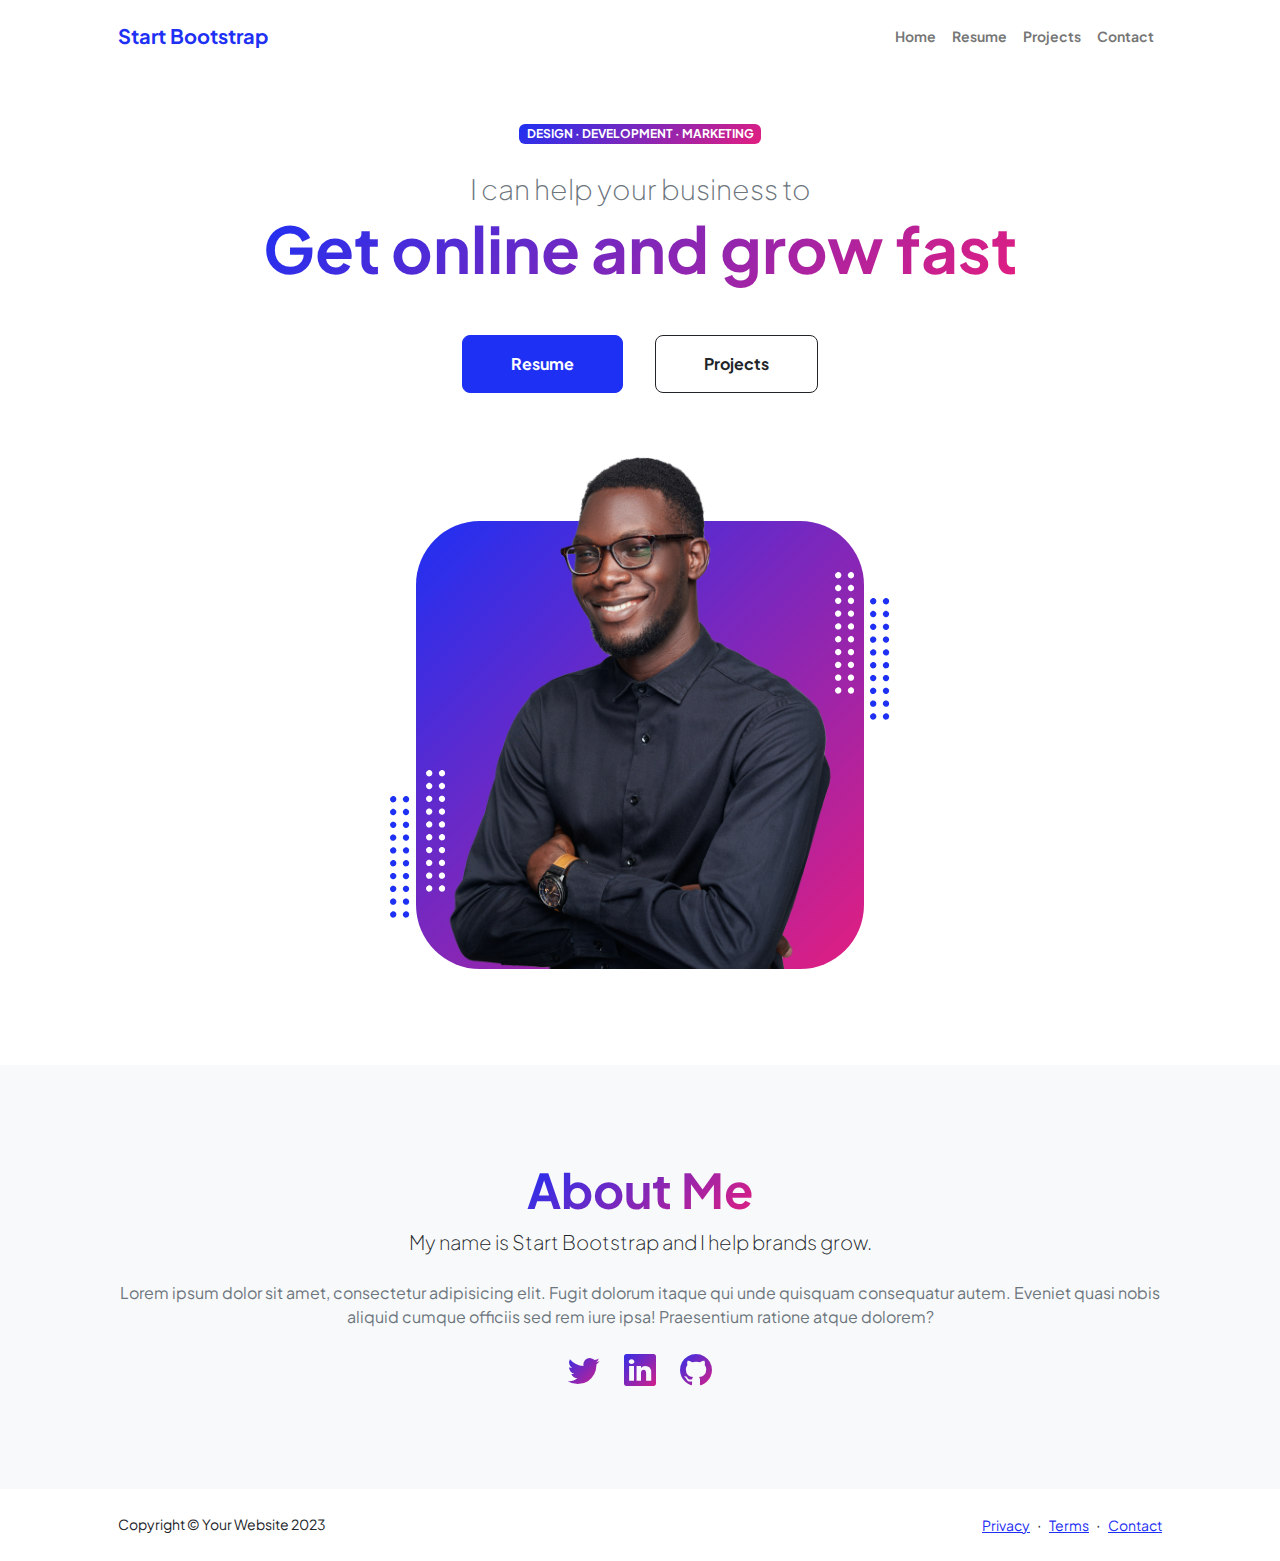
==== index.html @ 72eb8996 "Premier commit" ====
<!DOCTYPE html>
<html lang="en">
    <head>
        <meta charset="utf-8" />
        <meta name="viewport" content="width=device-width, initial-scale=1, shrink-to-fit=no" />
        <meta name="description" content="" />
        <meta name="author" content="" />
        <title>Personal - Start Bootstrap Theme</title>
        <!-- Favicon-->
        <link rel="icon" type="image/x-icon" href="assets/favicon.ico" />
        <!-- Custom Google font-->
        <link rel="preconnect" href="https://fonts.googleapis.com" />
        <link rel="preconnect" href="https://fonts.gstatic.com" crossorigin />
        <link href="https://fonts.googleapis.com/css2?family=Plus+Jakarta+Sans:wght@100;200;300;400;500;600;700;800;900&amp;display=swap" rel="stylesheet" />
        <!-- Bootstrap icons-->
        <link href="https://cdn.jsdelivr.net/npm/bootstrap-icons@1.8.1/font/bootstrap-icons.css" rel="stylesheet" />
        <!-- Core theme CSS (includes Bootstrap)-->
        <link href="css/styles.css" rel="stylesheet" />
    </head>
    <body class="d-flex flex-column h-100">
        <main class="flex-shrink-0">
            <!-- Navigation-->
            <nav class="navbar navbar-expand-lg navbar-light bg-white py-3">
                <div class="container px-5">
                    <a class="navbar-brand" href="index.html"><span class="fw-bolder text-primary">Start Bootstrap</span></a>
                    <button class="navbar-toggler" type="button" data-bs-toggle="collapse" data-bs-target="#navbarSupportedContent" aria-controls="navbarSupportedContent" aria-expanded="false" aria-label="Toggle navigation"><span class="navbar-toggler-icon"></span></button>
                    <div class="collapse navbar-collapse" id="navbarSupportedContent">
                        <ul class="navbar-nav ms-auto mb-2 mb-lg-0 small fw-bolder">
                            <li class="nav-item"><a class="nav-link" href="index.html">Home</a></li>
                            <li class="nav-item"><a class="nav-link" href="resume.html">Resume</a></li>
                            <li class="nav-item"><a class="nav-link" href="projects.html">Projects</a></li>
                            <li class="nav-item"><a class="nav-link" href="contact.html">Contact</a></li>
                        </ul>
                    </div>
                </div>
            </nav>
            <!-- Header-->
            <header class="py-5">
                <div class="container px-5 pb-5">
                    <div class="row gx-5 align-items-center">
                        <div class="col-xxl-5">
                            <!-- Header text content-->
                            <div class="text-center text-xxl-start">
                                <div class="badge bg-gradient-primary-to-secondary text-white mb-4"><div class="text-uppercase">Design &middot; Development &middot; Marketing</div></div>
                                <div class="fs-3 fw-light text-muted">I can help your business to</div>
                                <h1 class="display-3 fw-bolder mb-5"><span class="text-gradient d-inline">Get online and grow fast</span></h1>
                                <div class="d-grid gap-3 d-sm-flex justify-content-sm-center justify-content-xxl-start mb-3">
                                    <a class="btn btn-primary btn-lg px-5 py-3 me-sm-3 fs-6 fw-bolder" href="resume.html">Resume</a>
                                    <a class="btn btn-outline-dark btn-lg px-5 py-3 fs-6 fw-bolder" href="projects.html">Projects</a>
                                </div>
                            </div>
                        </div>
                        <div class="col-xxl-7">
                            <!-- Header profile picture-->
                            <div class="d-flex justify-content-center mt-5 mt-xxl-0">
                                <div class="profile bg-gradient-primary-to-secondary">
                                    <!-- TIP: For best results, use a photo with a transparent background like the demo example below-->
                                    <!-- Watch a tutorial on how to do this on YouTube (link)-->
                                    <img class="profile-img" src="assets/profile.png" alt="..." />
                                    <div class="dots-1">
                                        <!-- SVG Dots-->
                                        <svg version="1.1" xmlns="http://www.w3.org/2000/svg" xmlns:xlink="http://www.w3.org/1999/xlink" x="0px" y="0px" viewBox="0 0 191.6 1215.4" style="enable-background: new 0 0 191.6 1215.4" xml:space="preserve">
                                            <g transform="translate(0.000000,1280.000000) scale(0.100000,-0.100000)">
                                                <path d="M227.7,12788.6c-105-35-200-141-222-248c-43-206,163-412,369-369c155,32,275,190,260,339c-11,105-90,213-190,262        C383.7,12801.6,289.7,12808.6,227.7,12788.6z"></path>
                                                <path d="M1507.7,12788.6c-151-50-253-216-222-362c25-119,136-230,254-255c194-41,395,142,375,339c-11,105-90,213-190,262        C1663.7,12801.6,1569.7,12808.6,1507.7,12788.6z"></path>
                                                <path d="M227.7,11508.6c-105-35-200-141-222-248c-43-206,163-412,369-369c155,32,275,190,260,339c-11,105-90,213-190,262        C383.7,11521.6,289.7,11528.6,227.7,11508.6z"></path>
                                                <path d="M1507.7,11508.6c-151-50-253-216-222-362c25-119,136-230,254-255c194-41,395,142,375,339c-11,105-90,213-190,262        C1663.7,11521.6,1569.7,11528.6,1507.7,11508.6z"></path>
                                                <path d="M227.7,10228.6c-105-35-200-141-222-248c-43-206,163-412,369-369c155,32,275,190,260,339c-11,105-90,213-190,262        C383.7,10241.6,289.7,10248.6,227.7,10228.6z"></path>
                                                <path d="M1507.7,10228.6c-105-35-200-141-222-248c-43-206,163-412,369-369c155,32,275,190,260,339c-11,105-90,213-190,262        C1663.7,10241.6,1569.7,10248.6,1507.7,10228.6z"></path>
                                                <path d="M227.7,8948.6c-105-35-200-141-222-248c-43-206,163-412,369-369c155,32,275,190,260,339c-11,105-90,213-190,262        C383.7,8961.6,289.7,8968.6,227.7,8948.6z"></path>
                                                <path d="M1507.7,8948.6c-105-35-200-141-222-248c-43-206,163-412,369-369c155,32,275,190,260,339c-11,105-90,213-190,262        C1663.7,8961.6,1569.7,8968.6,1507.7,8948.6z"></path>
                                                <path d="M227.7,7668.6c-105-35-200-141-222-248c-43-206,163-412,369-369c155,32,275,190,260,339c-11,105-90,213-190,262        C383.7,7681.6,289.7,7688.6,227.7,7668.6z"></path>
                                                <path d="M1507.7,7668.6c-105-35-200-141-222-248c-43-206,163-412,369-369c155,32,275,190,260,339c-11,105-90,213-190,262        C1663.7,7681.6,1569.7,7688.6,1507.7,7668.6z"></path>
                                                <path d="M227.7,6388.6c-105-35-200-141-222-248c-43-206,163-412,369-369c155,32,275,190,260,339c-11,105-90,213-190,262        C383.7,6401.6,289.7,6408.6,227.7,6388.6z"></path>
                                                <path d="M1507.7,6388.6c-105-35-200-141-222-248c-43-206,163-412,369-369c155,32,275,190,260,339c-11,105-90,213-190,262        C1663.7,6401.6,1569.7,6408.6,1507.7,6388.6z"></path>
                                                <path d="M227.7,5108.6c-105-35-200-141-222-248c-43-206,163-412,369-369c155,32,275,190,260,339c-11,105-90,213-190,262        C383.7,5121.6,289.7,5128.6,227.7,5108.6z"></path>
                                                <path d="M1507.7,5108.6c-105-35-200-141-222-248c-43-206,163-412,369-369c155,32,275,190,260,339c-11,105-90,213-190,262        C1663.7,5121.6,1569.7,5128.6,1507.7,5108.6z"></path>
                                                <path d="M227.7,3828.6c-105-35-200-141-222-248c-43-206,163-412,369-369c155,32,275,190,260,339c-11,105-90,213-190,262        C383.7,3841.6,289.7,3848.6,227.7,3828.6z"></path>
                                                <path d="M1507.7,3828.6c-105-35-200-141-222-248c-43-206,163-412,369-369c155,32,275,190,260,339c-11,105-90,213-190,262        C1663.7,3841.6,1569.7,3848.6,1507.7,3828.6z"></path>
                                                <path d="M227.7,2548.6c-105-35-200-141-222-248c-43-206,163-412,369-369c155,32,275,190,260,339c-11,105-90,213-190,262        C383.7,2561.6,289.7,2568.6,227.7,2548.6z"></path>
                                                <path d="M1507.7,2548.6c-105-35-200-141-222-248c-43-206,163-412,369-369c155,32,275,190,260,339c-11,105-90,213-190,262        C1663.7,2561.6,1569.7,2568.6,1507.7,2548.6z"></path>
                                                <path d="M227.7,1268.6c-105-35-200-141-222-248c-43-206,163-412,369-369c155,32,275,190,260,339c-11,105-90,213-190,262        C383.7,1281.6,289.7,1288.6,227.7,1268.6z"></path>
                                                <path d="M1507.7,1268.6c-105-35-200-141-222-248c-43-206,163-412,369-369c155,32,275,190,260,339c-11,105-90,213-190,262        C1663.7,1281.6,1569.7,1288.6,1507.7,1268.6z"></path>
                                            </g>
                                        </svg>
                                        <!-- END of SVG dots-->
                                    </div>
                                    <div class="dots-2">
                                        <!-- SVG Dots-->
                                        <svg version="1.1" xmlns="http://www.w3.org/2000/svg" xmlns:xlink="http://www.w3.org/1999/xlink" x="0px" y="0px" viewBox="0 0 191.6 1215.4" style="enable-background: new 0 0 191.6 1215.4" xml:space="preserve">
                                            <g transform="translate(0.000000,1280.000000) scale(0.100000,-0.100000)">
                                                <path d="M227.7,12788.6c-105-35-200-141-222-248c-43-206,163-412,369-369c155,32,275,190,260,339c-11,105-90,213-190,262        C383.7,12801.6,289.7,12808.6,227.7,12788.6z"></path>
                                                <path d="M1507.7,12788.6c-151-50-253-216-222-362c25-119,136-230,254-255c194-41,395,142,375,339c-11,105-90,213-190,262        C1663.7,12801.6,1569.7,12808.6,1507.7,12788.6z"></path>
                                                <path d="M227.7,11508.6c-105-35-200-141-222-248c-43-206,163-412,369-369c155,32,275,190,260,339c-11,105-90,213-190,262        C383.7,11521.6,289.7,11528.6,227.7,11508.6z"></path>
                                                <path d="M1507.7,11508.6c-151-50-253-216-222-362c25-119,136-230,254-255c194-41,395,142,375,339c-11,105-90,213-190,262        C1663.7,11521.6,1569.7,11528.6,1507.7,11508.6z"></path>
                                                <path d="M227.7,10228.6c-105-35-200-141-222-248c-43-206,163-412,369-369c155,32,275,190,260,339c-11,105-90,213-190,262        C383.7,10241.6,289.7,10248.6,227.7,10228.6z"></path>
                                                <path d="M1507.7,10228.6c-105-35-200-141-222-248c-43-206,163-412,369-369c155,32,275,190,260,339c-11,105-90,213-190,262        C1663.7,10241.6,1569.7,10248.6,1507.7,10228.6z"></path>
                                                <path d="M227.7,8948.6c-105-35-200-141-222-248c-43-206,163-412,369-369c155,32,275,190,260,339c-11,105-90,213-190,262        C383.7,8961.6,289.7,8968.6,227.7,8948.6z"></path>
                                                <path d="M1507.7,8948.6c-105-35-200-141-222-248c-43-206,163-412,369-369c155,32,275,190,260,339c-11,105-90,213-190,262        C1663.7,8961.6,1569.7,8968.6,1507.7,8948.6z"></path>
                                                <path d="M227.7,7668.6c-105-35-200-141-222-248c-43-206,163-412,369-369c155,32,275,190,260,339c-11,105-90,213-190,262        C383.7,7681.6,289.7,7688.6,227.7,7668.6z"></path>
                                                <path d="M1507.7,7668.6c-105-35-200-141-222-248c-43-206,163-412,369-369c155,32,275,190,260,339c-11,105-90,213-190,262        C1663.7,7681.6,1569.7,7688.6,1507.7,7668.6z"></path>
                                                <path d="M227.7,6388.6c-105-35-200-141-222-248c-43-206,163-412,369-369c155,32,275,190,260,339c-11,105-90,213-190,262        C383.7,6401.6,289.7,6408.6,227.7,6388.6z"></path>
                                                <path d="M1507.7,6388.6c-105-35-200-141-222-248c-43-206,163-412,369-369c155,32,275,190,260,339c-11,105-90,213-190,262        C1663.7,6401.6,1569.7,6408.6,1507.7,6388.6z"></path>
                                                <path d="M227.7,5108.6c-105-35-200-141-222-248c-43-206,163-412,369-369c155,32,275,190,260,339c-11,105-90,213-190,262        C383.7,5121.6,289.7,5128.6,227.7,5108.6z"></path>
                                                <path d="M1507.7,5108.6c-105-35-200-141-222-248c-43-206,163-412,369-369c155,32,275,190,260,339c-11,105-90,213-190,262        C1663.7,5121.6,1569.7,5128.6,1507.7,5108.6z"></path>
                                                <path d="M227.7,3828.6c-105-35-200-141-222-248c-43-206,163-412,369-369c155,32,275,190,260,339c-11,105-90,213-190,262        C383.7,3841.6,289.7,3848.6,227.7,3828.6z"></path>
                                                <path d="M1507.7,3828.6c-105-35-200-141-222-248c-43-206,163-412,369-369c155,32,275,190,260,339c-11,105-90,213-190,262        C1663.7,3841.6,1569.7,3848.6,1507.7,3828.6z"></path>
                                                <path d="M227.7,2548.6c-105-35-200-141-222-248c-43-206,163-412,369-369c155,32,275,190,260,339c-11,105-90,213-190,262        C383.7,2561.6,289.7,2568.6,227.7,2548.6z"></path>
                                                <path d="M1507.7,2548.6c-105-35-200-141-222-248c-43-206,163-412,369-369c155,32,275,190,260,339c-11,105-90,213-190,262        C1663.7,2561.6,1569.7,2568.6,1507.7,2548.6z"></path>
                                                <path d="M227.7,1268.6c-105-35-200-141-222-248c-43-206,163-412,369-369c155,32,275,190,260,339c-11,105-90,213-190,262        C383.7,1281.6,289.7,1288.6,227.7,1268.6z"></path>
                                                <path d="M1507.7,1268.6c-105-35-200-141-222-248c-43-206,163-412,369-369c155,32,275,190,260,339c-11,105-90,213-190,262        C1663.7,1281.6,1569.7,1288.6,1507.7,1268.6z"></path>
                                            </g>
                                        </svg>
                                        <!-- END of SVG dots-->
                                    </div>
                                    <div class="dots-3">
                                        <!-- SVG Dots-->
                                        <svg version="1.1" xmlns="http://www.w3.org/2000/svg" xmlns:xlink="http://www.w3.org/1999/xlink" x="0px" y="0px" viewBox="0 0 191.6 1215.4" style="enable-background: new 0 0 191.6 1215.4" xml:space="preserve">
                                            <g transform="translate(0.000000,1280.000000) scale(0.100000,-0.100000)">
                                                <path d="M227.7,12788.6c-105-35-200-141-222-248c-43-206,163-412,369-369c155,32,275,190,260,339c-11,105-90,213-190,262        C383.7,12801.6,289.7,12808.6,227.7,12788.6z"></path>
                                                <path d="M1507.7,12788.6c-151-50-253-216-222-362c25-119,136-230,254-255c194-41,395,142,375,339c-11,105-90,213-190,262        C1663.7,12801.6,1569.7,12808.6,1507.7,12788.6z"></path>
                                                <path d="M227.7,11508.6c-105-35-200-141-222-248c-43-206,163-412,369-369c155,32,275,190,260,339c-11,105-90,213-190,262        C383.7,11521.6,289.7,11528.6,227.7,11508.6z"></path>
                                                <path d="M1507.7,11508.6c-151-50-253-216-222-362c25-119,136-230,254-255c194-41,395,142,375,339c-11,105-90,213-190,262        C1663.7,11521.6,1569.7,11528.6,1507.7,11508.6z"></path>
                                                <path d="M227.7,10228.6c-105-35-200-141-222-248c-43-206,163-412,369-369c155,32,275,190,260,339c-11,105-90,213-190,262        C383.7,10241.6,289.7,10248.6,227.7,10228.6z"></path>
                                                <path d="M1507.7,10228.6c-105-35-200-141-222-248c-43-206,163-412,369-369c155,32,275,190,260,339c-11,105-90,213-190,262        C1663.7,10241.6,1569.7,10248.6,1507.7,10228.6z"></path>
                                                <path d="M227.7,8948.6c-105-35-200-141-222-248c-43-206,163-412,369-369c155,32,275,190,260,339c-11,105-90,213-190,262        C383.7,8961.6,289.7,8968.6,227.7,8948.6z"></path>
                                                <path d="M1507.7,8948.6c-105-35-200-141-222-248c-43-206,163-412,369-369c155,32,275,190,260,339c-11,105-90,213-190,262        C1663.7,8961.6,1569.7,8968.6,1507.7,8948.6z"></path>
                                                <path d="M227.7,7668.6c-105-35-200-141-222-248c-43-206,163-412,369-369c155,32,275,190,260,339c-11,105-90,213-190,262        C383.7,7681.6,289.7,7688.6,227.7,7668.6z"></path>
                                                <path d="M1507.7,7668.6c-105-35-200-141-222-248c-43-206,163-412,369-369c155,32,275,190,260,339c-11,105-90,213-190,262        C1663.7,7681.6,1569.7,7688.6,1507.7,7668.6z"></path>
                                                <path d="M227.7,6388.6c-105-35-200-141-222-248c-43-206,163-412,369-369c155,32,275,190,260,339c-11,105-90,213-190,262        C383.7,6401.6,289.7,6408.6,227.7,6388.6z"></path>
                                                <path d="M1507.7,6388.6c-105-35-200-141-222-248c-43-206,163-412,369-369c155,32,275,190,260,339c-11,105-90,213-190,262        C1663.7,6401.6,1569.7,6408.6,1507.7,6388.6z"></path>
                                                <path d="M227.7,5108.6c-105-35-200-141-222-248c-43-206,163-412,369-369c155,32,275,190,260,339c-11,105-90,213-190,262        C383.7,5121.6,289.7,5128.6,227.7,5108.6z"></path>
                                                <path d="M1507.7,5108.6c-105-35-200-141-222-248c-43-206,163-412,369-369c155,32,275,190,260,339c-11,105-90,213-190,262        C1663.7,5121.6,1569.7,5128.6,1507.7,5108.6z"></path>
                                                <path d="M227.7,3828.6c-105-35-200-141-222-248c-43-206,163-412,369-369c155,32,275,190,260,339c-11,105-90,213-190,262        C383.7,3841.6,289.7,3848.6,227.7,3828.6z"></path>
                                                <path d="M1507.7,3828.6c-105-35-200-141-222-248c-43-206,163-412,369-369c155,32,275,190,260,339c-11,105-90,213-190,262        C1663.7,3841.6,1569.7,3848.6,1507.7,3828.6z"></path>
                                                <path d="M227.7,2548.6c-105-35-200-141-222-248c-43-206,163-412,369-369c155,32,275,190,260,339c-11,105-90,213-190,262        C383.7,2561.6,289.7,2568.6,227.7,2548.6z"></path>
                                                <path d="M1507.7,2548.6c-105-35-200-141-222-248c-43-206,163-412,369-369c155,32,275,190,260,339c-11,105-90,213-190,262        C1663.7,2561.6,1569.7,2568.6,1507.7,2548.6z"></path>
                                                <path d="M227.7,1268.6c-105-35-200-141-222-248c-43-206,163-412,369-369c155,32,275,190,260,339c-11,105-90,213-190,262        C383.7,1281.6,289.7,1288.6,227.7,1268.6z"></path>
                                                <path d="M1507.7,1268.6c-105-35-200-141-222-248c-43-206,163-412,369-369c155,32,275,190,260,339c-11,105-90,213-190,262        C1663.7,1281.6,1569.7,1288.6,1507.7,1268.6z"></path>
                                            </g>
                                        </svg>
                                        <!-- END of SVG dots-->
                                    </div>
                                    <div class="dots-4">
                                        <!-- SVG Dots-->
                                        <svg version="1.1" xmlns="http://www.w3.org/2000/svg" xmlns:xlink="http://www.w3.org/1999/xlink" x="0px" y="0px" viewBox="0 0 191.6 1215.4" style="enable-background: new 0 0 191.6 1215.4" xml:space="preserve">
                                            <g transform="translate(0.000000,1280.000000) scale(0.100000,-0.100000)">
                                                <path d="M227.7,12788.6c-105-35-200-141-222-248c-43-206,163-412,369-369c155,32,275,190,260,339c-11,105-90,213-190,262        C383.7,12801.6,289.7,12808.6,227.7,12788.6z"></path>
                                                <path d="M1507.7,12788.6c-151-50-253-216-222-362c25-119,136-230,254-255c194-41,395,142,375,339c-11,105-90,213-190,262        C1663.7,12801.6,1569.7,12808.6,1507.7,12788.6z"></path>
                                                <path d="M227.7,11508.6c-105-35-200-141-222-248c-43-206,163-412,369-369c155,32,275,190,260,339c-11,105-90,213-190,262        C383.7,11521.6,289.7,11528.6,227.7,11508.6z"></path>
                                                <path d="M1507.7,11508.6c-151-50-253-216-222-362c25-119,136-230,254-255c194-41,395,142,375,339c-11,105-90,213-190,262        C1663.7,11521.6,1569.7,11528.6,1507.7,11508.6z"></path>
                                                <path d="M227.7,10228.6c-105-35-200-141-222-248c-43-206,163-412,369-369c155,32,275,190,260,339c-11,105-90,213-190,262        C383.7,10241.6,289.7,10248.6,227.7,10228.6z"></path>
                                                <path d="M1507.7,10228.6c-105-35-200-141-222-248c-43-206,163-412,369-369c155,32,275,190,260,339c-11,105-90,213-190,262        C1663.7,10241.6,1569.7,10248.6,1507.7,10228.6z"></path>
                                                <path d="M227.7,8948.6c-105-35-200-141-222-248c-43-206,163-412,369-369c155,32,275,190,260,339c-11,105-90,213-190,262        C383.7,8961.6,289.7,8968.6,227.7,8948.6z"></path>
                                                <path d="M1507.7,8948.6c-105-35-200-141-222-248c-43-206,163-412,369-369c155,32,275,190,260,339c-11,105-90,213-190,262        C1663.7,8961.6,1569.7,8968.6,1507.7,8948.6z"></path>
                                                <path d="M227.7,7668.6c-105-35-200-141-222-248c-43-206,163-412,369-369c155,32,275,190,260,339c-11,105-90,213-190,262        C383.7,7681.6,289.7,7688.6,227.7,7668.6z"></path>
                                                <path d="M1507.7,7668.6c-105-35-200-141-222-248c-43-206,163-412,369-369c155,32,275,190,260,339c-11,105-90,213-190,262        C1663.7,7681.6,1569.7,7688.6,1507.7,7668.6z"></path>
                                                <path d="M227.7,6388.6c-105-35-200-141-222-248c-43-206,163-412,369-369c155,32,275,190,260,339c-11,105-90,213-190,262        C383.7,6401.6,289.7,6408.6,227.7,6388.6z"></path>
                                                <path d="M1507.7,6388.6c-105-35-200-141-222-248c-43-206,163-412,369-369c155,32,275,190,260,339c-11,105-90,213-190,262        C1663.7,6401.6,1569.7,6408.6,1507.7,6388.6z"></path>
                                                <path d="M227.7,5108.6c-105-35-200-141-222-248c-43-206,163-412,369-369c155,32,275,190,260,339c-11,105-90,213-190,262        C383.7,5121.6,289.7,5128.6,227.7,5108.6z"></path>
                                                <path d="M1507.7,5108.6c-105-35-200-141-222-248c-43-206,163-412,369-369c155,32,275,190,260,339c-11,105-90,213-190,262        C1663.7,5121.6,1569.7,5128.6,1507.7,5108.6z"></path>
                                                <path d="M227.7,3828.6c-105-35-200-141-222-248c-43-206,163-412,369-369c155,32,275,190,260,339c-11,105-90,213-190,262        C383.7,3841.6,289.7,3848.6,227.7,3828.6z"></path>
                                                <path d="M1507.7,3828.6c-105-35-200-141-222-248c-43-206,163-412,369-369c155,32,275,190,260,339c-11,105-90,213-190,262        C1663.7,3841.6,1569.7,3848.6,1507.7,3828.6z"></path>
                                                <path d="M227.7,2548.6c-105-35-200-141-222-248c-43-206,163-412,369-369c155,32,275,190,260,339c-11,105-90,213-190,262        C383.7,2561.6,289.7,2568.6,227.7,2548.6z"></path>
                                                <path d="M1507.7,2548.6c-105-35-200-141-222-248c-43-206,163-412,369-369c155,32,275,190,260,339c-11,105-90,213-190,262        C1663.7,2561.6,1569.7,2568.6,1507.7,2548.6z"></path>
                                                <path d="M227.7,1268.6c-105-35-200-141-222-248c-43-206,163-412,369-369c155,32,275,190,260,339c-11,105-90,213-190,262        C383.7,1281.6,289.7,1288.6,227.7,1268.6z"></path>
                                                <path d="M1507.7,1268.6c-105-35-200-141-222-248c-43-206,163-412,369-369c155,32,275,190,260,339c-11,105-90,213-190,262        C1663.7,1281.6,1569.7,1288.6,1507.7,1268.6z"></path>
                                            </g>
                                        </svg>
                                        <!-- END of SVG dots-->
                                    </div>
                                </div>
                            </div>
                        </div>
                    </div>
                </div>
            </header>
            <!-- About Section-->
            <section class="bg-light py-5">
                <div class="container px-5">
                    <div class="row gx-5 justify-content-center">
                        <div class="col-xxl-8">
                            <div class="text-center my-5">
                                <h2 class="display-5 fw-bolder"><span class="text-gradient d-inline">About Me</span></h2>
                                <p class="lead fw-light mb-4">My name is Start Bootstrap and I help brands grow.</p>
                                <p class="text-muted">Lorem ipsum dolor sit amet, consectetur adipisicing elit. Fugit dolorum itaque qui unde quisquam consequatur autem. Eveniet quasi nobis aliquid cumque officiis sed rem iure ipsa! Praesentium ratione atque dolorem?</p>
                                <div class="d-flex justify-content-center fs-2 gap-4">
                                    <a class="text-gradient" href="#!"><i class="bi bi-twitter"></i></a>
                                    <a class="text-gradient" href="#!"><i class="bi bi-linkedin"></i></a>
                                    <a class="text-gradient" href="#!"><i class="bi bi-github"></i></a>
                                </div>
                            </div>
                        </div>
                    </div>
                </div>
            </section>
        </main>
        <!-- Footer-->
        <footer class="bg-white py-4 mt-auto">
            <div class="container px-5">
                <div class="row align-items-center justify-content-between flex-column flex-sm-row">
                    <div class="col-auto"><div class="small m-0">Copyright &copy; Your Website 2023</div></div>
                    <div class="col-auto">
                        <a class="small" href="#!">Privacy</a>
                        <span class="mx-1">&middot;</span>
                        <a class="small" href="#!">Terms</a>
                        <span class="mx-1">&middot;</span>
                        <a class="small" href="#!">Contact</a>
                    </div>
                </div>
            </div>
        </footer>
        <!-- Bootstrap core JS-->
        <script src="https://cdn.jsdelivr.net/npm/bootstrap@5.2.3/dist/js/bootstrap.bundle.min.js"></script>
        <!-- Core theme JS-->
        <script src="js/scripts.js"></script>
    </body>
</html>
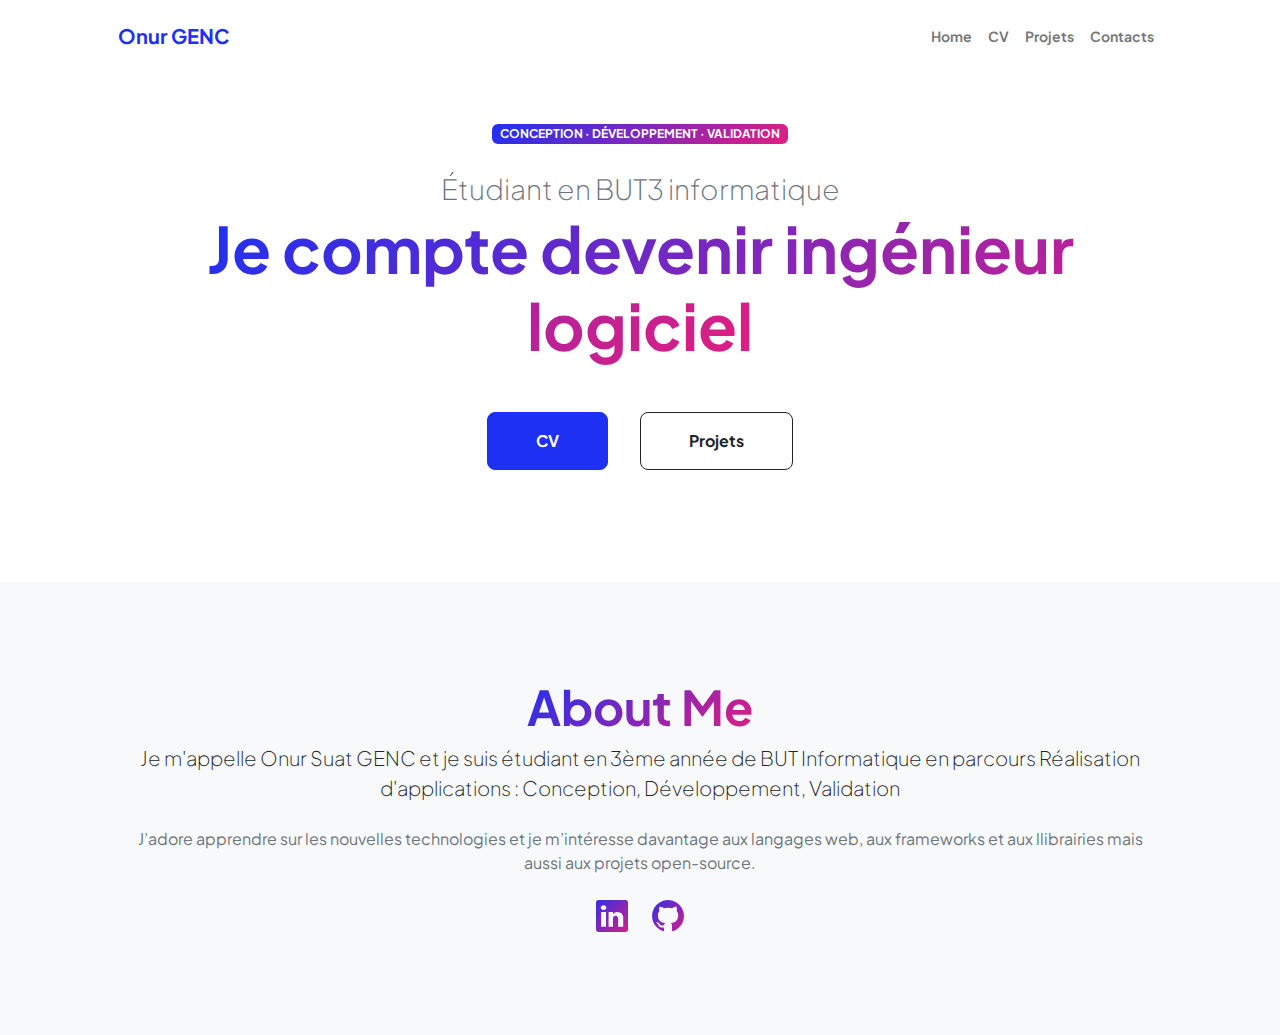
==== commit 25d254fc: "Modification de la page d'accueil" ====
--- a/index.html
+++ b/index.html
@@ -5,7 +5,7 @@
         <meta name="viewport" content="width=device-width, initial-scale=1, shrink-to-fit=no" />
         <meta name="description" content="" />
         <meta name="author" content="" />
-        <title>Personal - Start Bootstrap Theme</title>
+        <title>Portfolio - Onur GENC</title>
         <!-- Favicon-->
         <link rel="icon" type="image/x-icon" href="assets/favicon.ico" />
         <!-- Custom Google font-->
@@ -22,14 +22,14 @@
             <!-- Navigation-->
             <nav class="navbar navbar-expand-lg navbar-light bg-white py-3">
                 <div class="container px-5">
-                    <a class="navbar-brand" href="index.html"><span class="fw-bolder text-primary">Start Bootstrap</span></a>
+                    <a class="navbar-brand" href="index.html"><span class="fw-bolder text-primary">Onur GENC</span></a>
                     <button class="navbar-toggler" type="button" data-bs-toggle="collapse" data-bs-target="#navbarSupportedContent" aria-controls="navbarSupportedContent" aria-expanded="false" aria-label="Toggle navigation"><span class="navbar-toggler-icon"></span></button>
                     <div class="collapse navbar-collapse" id="navbarSupportedContent">
                         <ul class="navbar-nav ms-auto mb-2 mb-lg-0 small fw-bolder">
                             <li class="nav-item"><a class="nav-link" href="index.html">Home</a></li>
-                            <li class="nav-item"><a class="nav-link" href="resume.html">Resume</a></li>
-                            <li class="nav-item"><a class="nav-link" href="projects.html">Projects</a></li>
-                            <li class="nav-item"><a class="nav-link" href="contact.html">Contact</a></li>
+                            <li class="nav-item"><a class="nav-link" href="resume.html">CV</a></li>
+                            <li class="nav-item"><a class="nav-link" href="projects.html">Projets</a></li>
+                            <li class="nav-item"><a class="nav-link" href="contact.html">Contacts</a></li>
                         </ul>
                     </div>
                 </div>
@@ -41,137 +41,16 @@
                         <div class="col-xxl-5">
                             <!-- Header text content-->
                             <div class="text-center text-xxl-start">
-                                <div class="badge bg-gradient-primary-to-secondary text-white mb-4"><div class="text-uppercase">Design &middot; Development &middot; Marketing</div></div>
-                                <div class="fs-3 fw-light text-muted">I can help your business to</div>
-                                <h1 class="display-3 fw-bolder mb-5"><span class="text-gradient d-inline">Get online and grow fast</span></h1>
+                                <div class="badge bg-gradient-primary-to-secondary text-white mb-4"><div class="text-uppercase">Conception &middot; Développement &middot; Validation</div></div>
+                                <div class="fs-3 fw-light text-muted">Étudiant en BUT3 informatique</div>
+                                <h1 class="display-3 fw-bolder mb-5"><span class="text-gradient d-inline">Je compte devenir ingénieur logiciel</span></h1>
                                 <div class="d-grid gap-3 d-sm-flex justify-content-sm-center justify-content-xxl-start mb-3">
-                                    <a class="btn btn-primary btn-lg px-5 py-3 me-sm-3 fs-6 fw-bolder" href="resume.html">Resume</a>
-                                    <a class="btn btn-outline-dark btn-lg px-5 py-3 fs-6 fw-bolder" href="projects.html">Projects</a>
+                                    <a class="btn btn-primary btn-lg px-5 py-3 me-sm-3 fs-6 fw-bolder" href="resume.html">CV</a>
+                                    <a class="btn btn-outline-dark btn-lg px-5 py-3 fs-6 fw-bolder" href="projects.html">Projets</a>
                                 </div>
                             </div>
                         </div>
-                        <div class="col-xxl-7">
-                            <!-- Header profile picture-->
-                            <div class="d-flex justify-content-center mt-5 mt-xxl-0">
-                                <div class="profile bg-gradient-primary-to-secondary">
-                                    <!-- TIP: For best results, use a photo with a transparent background like the demo example below-->
-                                    <!-- Watch a tutorial on how to do this on YouTube (link)-->
-                                    <img class="profile-img" src="assets/profile.png" alt="..." />
-                                    <div class="dots-1">
-                                        <!-- SVG Dots-->
-                                        <svg version="1.1" xmlns="http://www.w3.org/2000/svg" xmlns:xlink="http://www.w3.org/1999/xlink" x="0px" y="0px" viewBox="0 0 191.6 1215.4" style="enable-background: new 0 0 191.6 1215.4" xml:space="preserve">
-                                            <g transform="translate(0.000000,1280.000000) scale(0.100000,-0.100000)">
-                                                <path d="M227.7,12788.6c-105-35-200-141-222-248c-43-206,163-412,369-369c155,32,275,190,260,339c-11,105-90,213-190,262        C383.7,12801.6,289.7,12808.6,227.7,12788.6z"></path>
-                                                <path d="M1507.7,12788.6c-151-50-253-216-222-362c25-119,136-230,254-255c194-41,395,142,375,339c-11,105-90,213-190,262        C1663.7,12801.6,1569.7,12808.6,1507.7,12788.6z"></path>
-                                                <path d="M227.7,11508.6c-105-35-200-141-222-248c-43-206,163-412,369-369c155,32,275,190,260,339c-11,105-90,213-190,262        C383.7,11521.6,289.7,11528.6,227.7,11508.6z"></path>
-                                                <path d="M1507.7,11508.6c-151-50-253-216-222-362c25-119,136-230,254-255c194-41,395,142,375,339c-11,105-90,213-190,262        C1663.7,11521.6,1569.7,11528.6,1507.7,11508.6z"></path>
-                                                <path d="M227.7,10228.6c-105-35-200-141-222-248c-43-206,163-412,369-369c155,32,275,190,260,339c-11,105-90,213-190,262        C383.7,10241.6,289.7,10248.6,227.7,10228.6z"></path>
-                                                <path d="M1507.7,10228.6c-105-35-200-141-222-248c-43-206,163-412,369-369c155,32,275,190,260,339c-11,105-90,213-190,262        C1663.7,10241.6,1569.7,10248.6,1507.7,10228.6z"></path>
-                                                <path d="M227.7,8948.6c-105-35-200-141-222-248c-43-206,163-412,369-369c155,32,275,190,260,339c-11,105-90,213-190,262        C383.7,8961.6,289.7,8968.6,227.7,8948.6z"></path>
-                                                <path d="M1507.7,8948.6c-105-35-200-141-222-248c-43-206,163-412,369-369c155,32,275,190,260,339c-11,105-90,213-190,262        C1663.7,8961.6,1569.7,8968.6,1507.7,8948.6z"></path>
-                                                <path d="M227.7,7668.6c-105-35-200-141-222-248c-43-206,163-412,369-369c155,32,275,190,260,339c-11,105-90,213-190,262        C383.7,7681.6,289.7,7688.6,227.7,7668.6z"></path>
-                                                <path d="M1507.7,7668.6c-105-35-200-141-222-248c-43-206,163-412,369-369c155,32,275,190,260,339c-11,105-90,213-190,262        C1663.7,7681.6,1569.7,7688.6,1507.7,7668.6z"></path>
-                                                <path d="M227.7,6388.6c-105-35-200-141-222-248c-43-206,163-412,369-369c155,32,275,190,260,339c-11,105-90,213-190,262        C383.7,6401.6,289.7,6408.6,227.7,6388.6z"></path>
-                                                <path d="M1507.7,6388.6c-105-35-200-141-222-248c-43-206,163-412,369-369c155,32,275,190,260,339c-11,105-90,213-190,262        C1663.7,6401.6,1569.7,6408.6,1507.7,6388.6z"></path>
-                                                <path d="M227.7,5108.6c-105-35-200-141-222-248c-43-206,163-412,369-369c155,32,275,190,260,339c-11,105-90,213-190,262        C383.7,5121.6,289.7,5128.6,227.7,5108.6z"></path>
-                                                <path d="M1507.7,5108.6c-105-35-200-141-222-248c-43-206,163-412,369-369c155,32,275,190,260,339c-11,105-90,213-190,262        C1663.7,5121.6,1569.7,5128.6,1507.7,5108.6z"></path>
-                                                <path d="M227.7,3828.6c-105-35-200-141-222-248c-43-206,163-412,369-369c155,32,275,190,260,339c-11,105-90,213-190,262        C383.7,3841.6,289.7,3848.6,227.7,3828.6z"></path>
-                                                <path d="M1507.7,3828.6c-105-35-200-141-222-248c-43-206,163-412,369-369c155,32,275,190,260,339c-11,105-90,213-190,262        C1663.7,3841.6,1569.7,3848.6,1507.7,3828.6z"></path>
-                                                <path d="M227.7,2548.6c-105-35-200-141-222-248c-43-206,163-412,369-369c155,32,275,190,260,339c-11,105-90,213-190,262        C383.7,2561.6,289.7,2568.6,227.7,2548.6z"></path>
-                                                <path d="M1507.7,2548.6c-105-35-200-141-222-248c-43-206,163-412,369-369c155,32,275,190,260,339c-11,105-90,213-190,262        C1663.7,2561.6,1569.7,2568.6,1507.7,2548.6z"></path>
-                                                <path d="M227.7,1268.6c-105-35-200-141-222-248c-43-206,163-412,369-369c155,32,275,190,260,339c-11,105-90,213-190,262        C383.7,1281.6,289.7,1288.6,227.7,1268.6z"></path>
-                                                <path d="M1507.7,1268.6c-105-35-200-141-222-248c-43-206,163-412,369-369c155,32,275,190,260,339c-11,105-90,213-190,262        C1663.7,1281.6,1569.7,1288.6,1507.7,1268.6z"></path>
-                                            </g>
-                                        </svg>
-                                        <!-- END of SVG dots-->
-                                    </div>
-                                    <div class="dots-2">
-                                        <!-- SVG Dots-->
-                                        <svg version="1.1" xmlns="http://www.w3.org/2000/svg" xmlns:xlink="http://www.w3.org/1999/xlink" x="0px" y="0px" viewBox="0 0 191.6 1215.4" style="enable-background: new 0 0 191.6 1215.4" xml:space="preserve">
-                                            <g transform="translate(0.000000,1280.000000) scale(0.100000,-0.100000)">
-                                                <path d="M227.7,12788.6c-105-35-200-141-222-248c-43-206,163-412,369-369c155,32,275,190,260,339c-11,105-90,213-190,262        C383.7,12801.6,289.7,12808.6,227.7,12788.6z"></path>
-                                                <path d="M1507.7,12788.6c-151-50-253-216-222-362c25-119,136-230,254-255c194-41,395,142,375,339c-11,105-90,213-190,262        C1663.7,12801.6,1569.7,12808.6,1507.7,12788.6z"></path>
-                                                <path d="M227.7,11508.6c-105-35-200-141-222-248c-43-206,163-412,369-369c155,32,275,190,260,339c-11,105-90,213-190,262        C383.7,11521.6,289.7,11528.6,227.7,11508.6z"></path>
-                                                <path d="M1507.7,11508.6c-151-50-253-216-222-362c25-119,136-230,254-255c194-41,395,142,375,339c-11,105-90,213-190,262        C1663.7,11521.6,1569.7,11528.6,1507.7,11508.6z"></path>
-                                                <path d="M227.7,10228.6c-105-35-200-141-222-248c-43-206,163-412,369-369c155,32,275,190,260,339c-11,105-90,213-190,262        C383.7,10241.6,289.7,10248.6,227.7,10228.6z"></path>
-                                                <path d="M1507.7,10228.6c-105-35-200-141-222-248c-43-206,163-412,369-369c155,32,275,190,260,339c-11,105-90,213-190,262        C1663.7,10241.6,1569.7,10248.6,1507.7,10228.6z"></path>
-                                                <path d="M227.7,8948.6c-105-35-200-141-222-248c-43-206,163-412,369-369c155,32,275,190,260,339c-11,105-90,213-190,262        C383.7,8961.6,289.7,8968.6,227.7,8948.6z"></path>
-                                                <path d="M1507.7,8948.6c-105-35-200-141-222-248c-43-206,163-412,369-369c155,32,275,190,260,339c-11,105-90,213-190,262        C1663.7,8961.6,1569.7,8968.6,1507.7,8948.6z"></path>
-                                                <path d="M227.7,7668.6c-105-35-200-141-222-248c-43-206,163-412,369-369c155,32,275,190,260,339c-11,105-90,213-190,262        C383.7,7681.6,289.7,7688.6,227.7,7668.6z"></path>
-                                                <path d="M1507.7,7668.6c-105-35-200-141-222-248c-43-206,163-412,369-369c155,32,275,190,260,339c-11,105-90,213-190,262        C1663.7,7681.6,1569.7,7688.6,1507.7,7668.6z"></path>
-                                                <path d="M227.7,6388.6c-105-35-200-141-222-248c-43-206,163-412,369-369c155,32,275,190,260,339c-11,105-90,213-190,262        C383.7,6401.6,289.7,6408.6,227.7,6388.6z"></path>
-                                                <path d="M1507.7,6388.6c-105-35-200-141-222-248c-43-206,163-412,369-369c155,32,275,190,260,339c-11,105-90,213-190,262        C1663.7,6401.6,1569.7,6408.6,1507.7,6388.6z"></path>
-                                                <path d="M227.7,5108.6c-105-35-200-141-222-248c-43-206,163-412,369-369c155,32,275,190,260,339c-11,105-90,213-190,262        C383.7,5121.6,289.7,5128.6,227.7,5108.6z"></path>
-                                                <path d="M1507.7,5108.6c-105-35-200-141-222-248c-43-206,163-412,369-369c155,32,275,190,260,339c-11,105-90,213-190,262        C1663.7,5121.6,1569.7,5128.6,1507.7,5108.6z"></path>
-                                                <path d="M227.7,3828.6c-105-35-200-141-222-248c-43-206,163-412,369-369c155,32,275,190,260,339c-11,105-90,213-190,262        C383.7,3841.6,289.7,3848.6,227.7,3828.6z"></path>
-                                                <path d="M1507.7,3828.6c-105-35-200-141-222-248c-43-206,163-412,369-369c155,32,275,190,260,339c-11,105-90,213-190,262        C1663.7,3841.6,1569.7,3848.6,1507.7,3828.6z"></path>
-                                                <path d="M227.7,2548.6c-105-35-200-141-222-248c-43-206,163-412,369-369c155,32,275,190,260,339c-11,105-90,213-190,262        C383.7,2561.6,289.7,2568.6,227.7,2548.6z"></path>
-                                                <path d="M1507.7,2548.6c-105-35-200-141-222-248c-43-206,163-412,369-369c155,32,275,190,260,339c-11,105-90,213-190,262        C1663.7,2561.6,1569.7,2568.6,1507.7,2548.6z"></path>
-                                                <path d="M227.7,1268.6c-105-35-200-141-222-248c-43-206,163-412,369-369c155,32,275,190,260,339c-11,105-90,213-190,262        C383.7,1281.6,289.7,1288.6,227.7,1268.6z"></path>
-                                                <path d="M1507.7,1268.6c-105-35-200-141-222-248c-43-206,163-412,369-369c155,32,275,190,260,339c-11,105-90,213-190,262        C1663.7,1281.6,1569.7,1288.6,1507.7,1268.6z"></path>
-                                            </g>
-                                        </svg>
-                                        <!-- END of SVG dots-->
-                                    </div>
-                                    <div class="dots-3">
-                                        <!-- SVG Dots-->
-                                        <svg version="1.1" xmlns="http://www.w3.org/2000/svg" xmlns:xlink="http://www.w3.org/1999/xlink" x="0px" y="0px" viewBox="0 0 191.6 1215.4" style="enable-background: new 0 0 191.6 1215.4" xml:space="preserve">
-                                            <g transform="translate(0.000000,1280.000000) scale(0.100000,-0.100000)">
-                                                <path d="M227.7,12788.6c-105-35-200-141-222-248c-43-206,163-412,369-369c155,32,275,190,260,339c-11,105-90,213-190,262        C383.7,12801.6,289.7,12808.6,227.7,12788.6z"></path>
-                                                <path d="M1507.7,12788.6c-151-50-253-216-222-362c25-119,136-230,254-255c194-41,395,142,375,339c-11,105-90,213-190,262        C1663.7,12801.6,1569.7,12808.6,1507.7,12788.6z"></path>
-                                                <path d="M227.7,11508.6c-105-35-200-141-222-248c-43-206,163-412,369-369c155,32,275,190,260,339c-11,105-90,213-190,262        C383.7,11521.6,289.7,11528.6,227.7,11508.6z"></path>
-                                                <path d="M1507.7,11508.6c-151-50-253-216-222-362c25-119,136-230,254-255c194-41,395,142,375,339c-11,105-90,213-190,262        C1663.7,11521.6,1569.7,11528.6,1507.7,11508.6z"></path>
-                                                <path d="M227.7,10228.6c-105-35-200-141-222-248c-43-206,163-412,369-369c155,32,275,190,260,339c-11,105-90,213-190,262        C383.7,10241.6,289.7,10248.6,227.7,10228.6z"></path>
-                                                <path d="M1507.7,10228.6c-105-35-200-141-222-248c-43-206,163-412,369-369c155,32,275,190,260,339c-11,105-90,213-190,262        C1663.7,10241.6,1569.7,10248.6,1507.7,10228.6z"></path>
-                                                <path d="M227.7,8948.6c-105-35-200-141-222-248c-43-206,163-412,369-369c155,32,275,190,260,339c-11,105-90,213-190,262        C383.7,8961.6,289.7,8968.6,227.7,8948.6z"></path>
-                                                <path d="M1507.7,8948.6c-105-35-200-141-222-248c-43-206,163-412,369-369c155,32,275,190,260,339c-11,105-90,213-190,262        C1663.7,8961.6,1569.7,8968.6,1507.7,8948.6z"></path>
-                                                <path d="M227.7,7668.6c-105-35-200-141-222-248c-43-206,163-412,369-369c155,32,275,190,260,339c-11,105-90,213-190,262        C383.7,7681.6,289.7,7688.6,227.7,7668.6z"></path>
-                                                <path d="M1507.7,7668.6c-105-35-200-141-222-248c-43-206,163-412,369-369c155,32,275,190,260,339c-11,105-90,213-190,262        C1663.7,7681.6,1569.7,7688.6,1507.7,7668.6z"></path>
-                                                <path d="M227.7,6388.6c-105-35-200-141-222-248c-43-206,163-412,369-369c155,32,275,190,260,339c-11,105-90,213-190,262        C383.7,6401.6,289.7,6408.6,227.7,6388.6z"></path>
-                                                <path d="M1507.7,6388.6c-105-35-200-141-222-248c-43-206,163-412,369-369c155,32,275,190,260,339c-11,105-90,213-190,262        C1663.7,6401.6,1569.7,6408.6,1507.7,6388.6z"></path>
-                                                <path d="M227.7,5108.6c-105-35-200-141-222-248c-43-206,163-412,369-369c155,32,275,190,260,339c-11,105-90,213-190,262        C383.7,5121.6,289.7,5128.6,227.7,5108.6z"></path>
-                                                <path d="M1507.7,5108.6c-105-35-200-141-222-248c-43-206,163-412,369-369c155,32,275,190,260,339c-11,105-90,213-190,262        C1663.7,5121.6,1569.7,5128.6,1507.7,5108.6z"></path>
-                                                <path d="M227.7,3828.6c-105-35-200-141-222-248c-43-206,163-412,369-369c155,32,275,190,260,339c-11,105-90,213-190,262        C383.7,3841.6,289.7,3848.6,227.7,3828.6z"></path>
-                                                <path d="M1507.7,3828.6c-105-35-200-141-222-248c-43-206,163-412,369-369c155,32,275,190,260,339c-11,105-90,213-190,262        C1663.7,3841.6,1569.7,3848.6,1507.7,3828.6z"></path>
-                                                <path d="M227.7,2548.6c-105-35-200-141-222-248c-43-206,163-412,369-369c155,32,275,190,260,339c-11,105-90,213-190,262        C383.7,2561.6,289.7,2568.6,227.7,2548.6z"></path>
-                                                <path d="M1507.7,2548.6c-105-35-200-141-222-248c-43-206,163-412,369-369c155,32,275,190,260,339c-11,105-90,213-190,262        C1663.7,2561.6,1569.7,2568.6,1507.7,2548.6z"></path>
-                                                <path d="M227.7,1268.6c-105-35-200-141-222-248c-43-206,163-412,369-369c155,32,275,190,260,339c-11,105-90,213-190,262        C383.7,1281.6,289.7,1288.6,227.7,1268.6z"></path>
-                                                <path d="M1507.7,1268.6c-105-35-200-141-222-248c-43-206,163-412,369-369c155,32,275,190,260,339c-11,105-90,213-190,262        C1663.7,1281.6,1569.7,1288.6,1507.7,1268.6z"></path>
-                                            </g>
-                                        </svg>
-                                        <!-- END of SVG dots-->
-                                    </div>
-                                    <div class="dots-4">
-                                        <!-- SVG Dots-->
-                                        <svg version="1.1" xmlns="http://www.w3.org/2000/svg" xmlns:xlink="http://www.w3.org/1999/xlink" x="0px" y="0px" viewBox="0 0 191.6 1215.4" style="enable-background: new 0 0 191.6 1215.4" xml:space="preserve">
-                                            <g transform="translate(0.000000,1280.000000) scale(0.100000,-0.100000)">
-                                                <path d="M227.7,12788.6c-105-35-200-141-222-248c-43-206,163-412,369-369c155,32,275,190,260,339c-11,105-90,213-190,262        C383.7,12801.6,289.7,12808.6,227.7,12788.6z"></path>
-                                                <path d="M1507.7,12788.6c-151-50-253-216-222-362c25-119,136-230,254-255c194-41,395,142,375,339c-11,105-90,213-190,262        C1663.7,12801.6,1569.7,12808.6,1507.7,12788.6z"></path>
-                                                <path d="M227.7,11508.6c-105-35-200-141-222-248c-43-206,163-412,369-369c155,32,275,190,260,339c-11,105-90,213-190,262        C383.7,11521.6,289.7,11528.6,227.7,11508.6z"></path>
-                                                <path d="M1507.7,11508.6c-151-50-253-216-222-362c25-119,136-230,254-255c194-41,395,142,375,339c-11,105-90,213-190,262        C1663.7,11521.6,1569.7,11528.6,1507.7,11508.6z"></path>
-                                                <path d="M227.7,10228.6c-105-35-200-141-222-248c-43-206,163-412,369-369c155,32,275,190,260,339c-11,105-90,213-190,262        C383.7,10241.6,289.7,10248.6,227.7,10228.6z"></path>
-                                                <path d="M1507.7,10228.6c-105-35-200-141-222-248c-43-206,163-412,369-369c155,32,275,190,260,339c-11,105-90,213-190,262        C1663.7,10241.6,1569.7,10248.6,1507.7,10228.6z"></path>
-                                                <path d="M227.7,8948.6c-105-35-200-141-222-248c-43-206,163-412,369-369c155,32,275,190,260,339c-11,105-90,213-190,262        C383.7,8961.6,289.7,8968.6,227.7,8948.6z"></path>
-                                                <path d="M1507.7,8948.6c-105-35-200-141-222-248c-43-206,163-412,369-369c155,32,275,190,260,339c-11,105-90,213-190,262        C1663.7,8961.6,1569.7,8968.6,1507.7,8948.6z"></path>
-                                                <path d="M227.7,7668.6c-105-35-200-141-222-248c-43-206,163-412,369-369c155,32,275,190,260,339c-11,105-90,213-190,262        C383.7,7681.6,289.7,7688.6,227.7,7668.6z"></path>
-                                                <path d="M1507.7,7668.6c-105-35-200-141-222-248c-43-206,163-412,369-369c155,32,275,190,260,339c-11,105-90,213-190,262        C1663.7,7681.6,1569.7,7688.6,1507.7,7668.6z"></path>
-                                                <path d="M227.7,6388.6c-105-35-200-141-222-248c-43-206,163-412,369-369c155,32,275,190,260,339c-11,105-90,213-190,262        C383.7,6401.6,289.7,6408.6,227.7,6388.6z"></path>
-                                                <path d="M1507.7,6388.6c-105-35-200-141-222-248c-43-206,163-412,369-369c155,32,275,190,260,339c-11,105-90,213-190,262        C1663.7,6401.6,1569.7,6408.6,1507.7,6388.6z"></path>
-                                                <path d="M227.7,5108.6c-105-35-200-141-222-248c-43-206,163-412,369-369c155,32,275,190,260,339c-11,105-90,213-190,262        C383.7,5121.6,289.7,5128.6,227.7,5108.6z"></path>
-                                                <path d="M1507.7,5108.6c-105-35-200-141-222-248c-43-206,163-412,369-369c155,32,275,190,260,339c-11,105-90,213-190,262        C1663.7,5121.6,1569.7,5128.6,1507.7,5108.6z"></path>
-                                                <path d="M227.7,3828.6c-105-35-200-141-222-248c-43-206,163-412,369-369c155,32,275,190,260,339c-11,105-90,213-190,262        C383.7,3841.6,289.7,3848.6,227.7,3828.6z"></path>
-                                                <path d="M1507.7,3828.6c-105-35-200-141-222-248c-43-206,163-412,369-369c155,32,275,190,260,339c-11,105-90,213-190,262        C1663.7,3841.6,1569.7,3848.6,1507.7,3828.6z"></path>
-                                                <path d="M227.7,2548.6c-105-35-200-141-222-248c-43-206,163-412,369-369c155,32,275,190,260,339c-11,105-90,213-190,262        C383.7,2561.6,289.7,2568.6,227.7,2548.6z"></path>
-                                                <path d="M1507.7,2548.6c-105-35-200-141-222-248c-43-206,163-412,369-369c155,32,275,190,260,339c-11,105-90,213-190,262        C1663.7,2561.6,1569.7,2568.6,1507.7,2548.6z"></path>
-                                                <path d="M227.7,1268.6c-105-35-200-141-222-248c-43-206,163-412,369-369c155,32,275,190,260,339c-11,105-90,213-190,262        C383.7,1281.6,289.7,1288.6,227.7,1268.6z"></path>
-                                                <path d="M1507.7,1268.6c-105-35-200-141-222-248c-43-206,163-412,369-369c155,32,275,190,260,339c-11,105-90,213-190,262        C1663.7,1281.6,1569.7,1288.6,1507.7,1268.6z"></path>
-                                            </g>
-                                        </svg>
-                                        <!-- END of SVG dots-->
-                                    </div>
-                                </div>
-                            </div>
-                        </div>
+                        <!-- here -->
                     </div>
                 </div>
             </header>
@@ -182,12 +61,11 @@
                         <div class="col-xxl-8">
                             <div class="text-center my-5">
                                 <h2 class="display-5 fw-bolder"><span class="text-gradient d-inline">About Me</span></h2>
-                                <p class="lead fw-light mb-4">My name is Start Bootstrap and I help brands grow.</p>
-                                <p class="text-muted">Lorem ipsum dolor sit amet, consectetur adipisicing elit. Fugit dolorum itaque qui unde quisquam consequatur autem. Eveniet quasi nobis aliquid cumque officiis sed rem iure ipsa! Praesentium ratione atque dolorem?</p>
+                                <p class="lead fw-light mb-4">Je m'appelle Onur Suat GENC et je suis étudiant en 3ème année de BUT Informatique en parcours Réalisation d'applications : Conception, Développement, Validation</p>
+                                <p class="text-muted">J’adore apprendre sur les nouvelles technologies et je m’intéresse davantage aux langages web, aux frameworks et aux llibrairies mais aussi aux projets open-source.</p>
                                 <div class="d-flex justify-content-center fs-2 gap-4">
-                                    <a class="text-gradient" href="#!"><i class="bi bi-twitter"></i></a>
-                                    <a class="text-gradient" href="#!"><i class="bi bi-linkedin"></i></a>
-                                    <a class="text-gradient" href="#!"><i class="bi bi-github"></i></a>
+                                    <a class="text-gradient" href="https://www.linkedin.com/in/onur-suat-genc/"><i class="bi bi-linkedin"></i></a>
+                                    <a class="text-gradient" href="https://github.com/TsukuyomiKun3"><i class="bi bi-github"></i></a>
                                 </div>
                             </div>
                         </div>
@@ -196,7 +74,7 @@
             </section>
         </main>
         <!-- Footer-->
-        <footer class="bg-white py-4 mt-auto">
+        <!-- <footer class="bg-white py-4 mt-auto">
             <div class="container px-5">
                 <div class="row align-items-center justify-content-between flex-column flex-sm-row">
                     <div class="col-auto"><div class="small m-0">Copyright &copy; Your Website 2023</div></div>
@@ -209,7 +87,7 @@
                     </div>
                 </div>
             </div>
-        </footer>
+        </footer> -->
         <!-- Bootstrap core JS-->
         <script src="https://cdn.jsdelivr.net/npm/bootstrap@5.2.3/dist/js/bootstrap.bundle.min.js"></script>
         <!-- Core theme JS-->
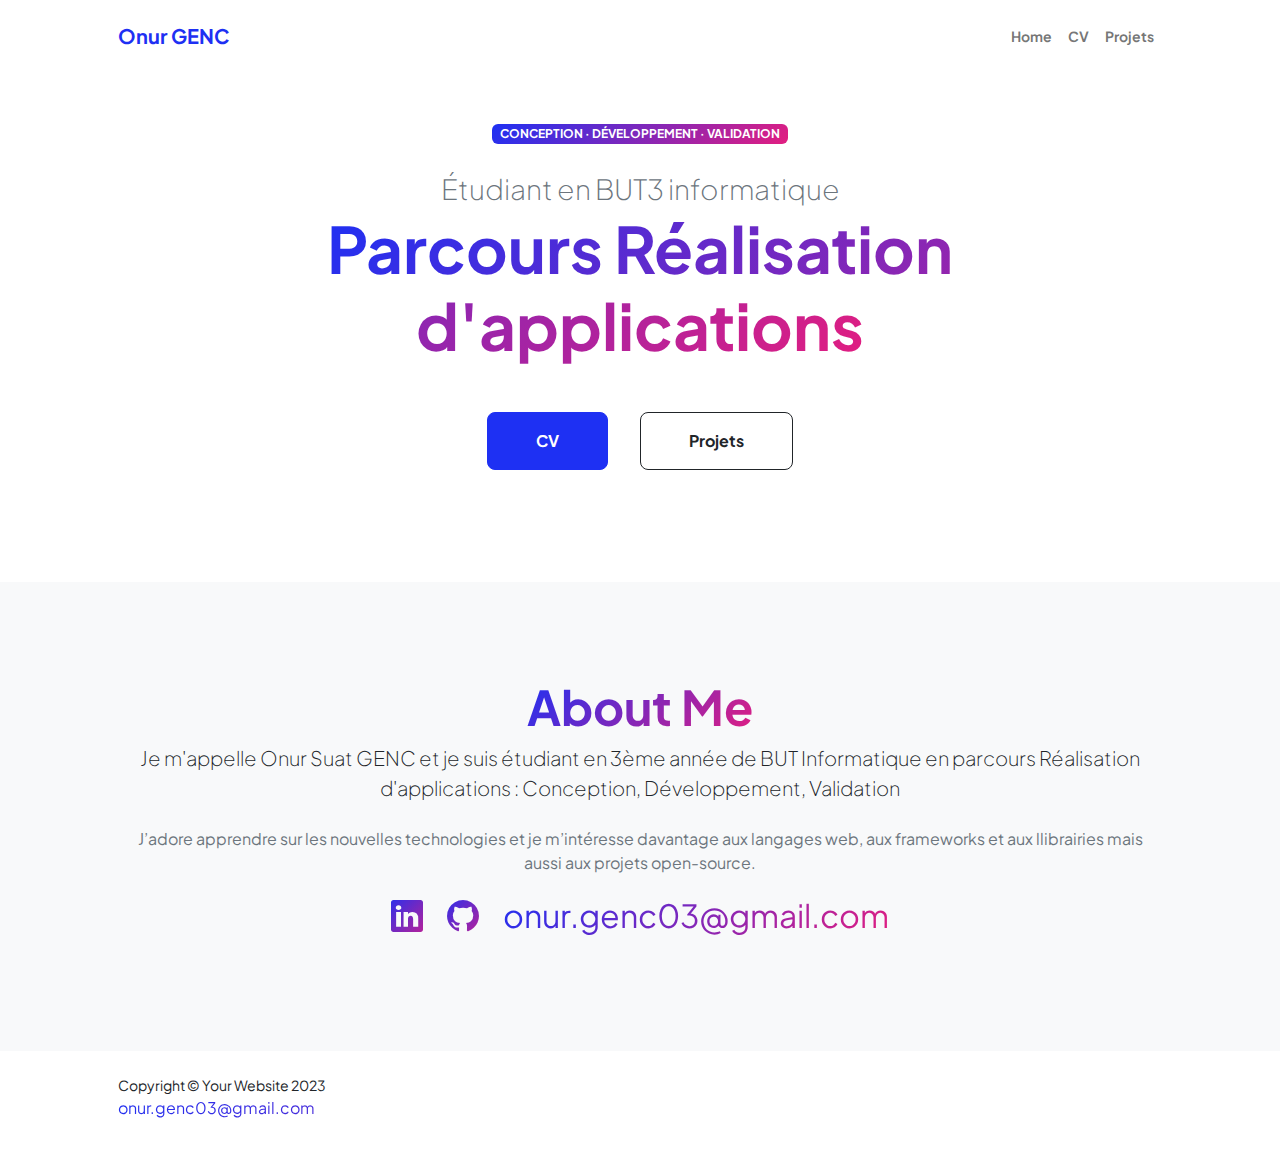
==== commit fac40616: "Modification du code pour le personnaliser" ====
--- a/index.html
+++ b/index.html
@@ -29,7 +29,6 @@
                             <li class="nav-item"><a class="nav-link" href="index.html">Home</a></li>
                             <li class="nav-item"><a class="nav-link" href="resume.html">CV</a></li>
                             <li class="nav-item"><a class="nav-link" href="projects.html">Projets</a></li>
-                            <li class="nav-item"><a class="nav-link" href="contact.html">Contacts</a></li>
                         </ul>
                     </div>
                 </div>
@@ -43,7 +42,7 @@
                             <div class="text-center text-xxl-start">
                                 <div class="badge bg-gradient-primary-to-secondary text-white mb-4"><div class="text-uppercase">Conception &middot; Développement &middot; Validation</div></div>
                                 <div class="fs-3 fw-light text-muted">Étudiant en BUT3 informatique</div>
-                                <h1 class="display-3 fw-bolder mb-5"><span class="text-gradient d-inline">Je compte devenir ingénieur logiciel</span></h1>
+                                <h1 class="display-3 fw-bolder mb-5"><span class="text-gradient d-inline">Parcours Réalisation d'applications</span></h1>
                                 <div class="d-grid gap-3 d-sm-flex justify-content-sm-center justify-content-xxl-start mb-3">
                                     <a class="btn btn-primary btn-lg px-5 py-3 me-sm-3 fs-6 fw-bolder" href="resume.html">CV</a>
                                     <a class="btn btn-outline-dark btn-lg px-5 py-3 fs-6 fw-bolder" href="projects.html">Projets</a>
@@ -66,6 +65,7 @@
                                 <div class="d-flex justify-content-center fs-2 gap-4">
                                     <a class="text-gradient" href="https://www.linkedin.com/in/onur-suat-genc/"><i class="bi bi-linkedin"></i></a>
                                     <a class="text-gradient" href="https://github.com/TsukuyomiKun3"><i class="bi bi-github"></i></a>
+                                    <p class="text-gradient">onur.genc03@gmail.com</p>
                                 </div>
                             </div>
                         </div>
@@ -74,20 +74,14 @@
             </section>
         </main>
         <!-- Footer-->
-        <!-- <footer class="bg-white py-4 mt-auto">
+        <footer class="bg-white py-4 mt-auto">
             <div class="container px-5">
                 <div class="row align-items-center justify-content-between flex-column flex-sm-row">
                     <div class="col-auto"><div class="small m-0">Copyright &copy; Your Website 2023</div></div>
-                    <div class="col-auto">
-                        <a class="small" href="#!">Privacy</a>
-                        <span class="mx-1">&middot;</span>
-                        <a class="small" href="#!">Terms</a>
-                        <span class="mx-1">&middot;</span>
-                        <a class="small" href="#!">Contact</a>
-                    </div>
+                    <p class="text-gradient">onur.genc03@gmail.com</p>
                 </div>
             </div>
-        </footer> -->
+        </footer>
         <!-- Bootstrap core JS-->
         <script src="https://cdn.jsdelivr.net/npm/bootstrap@5.2.3/dist/js/bootstrap.bundle.min.js"></script>
         <!-- Core theme JS-->
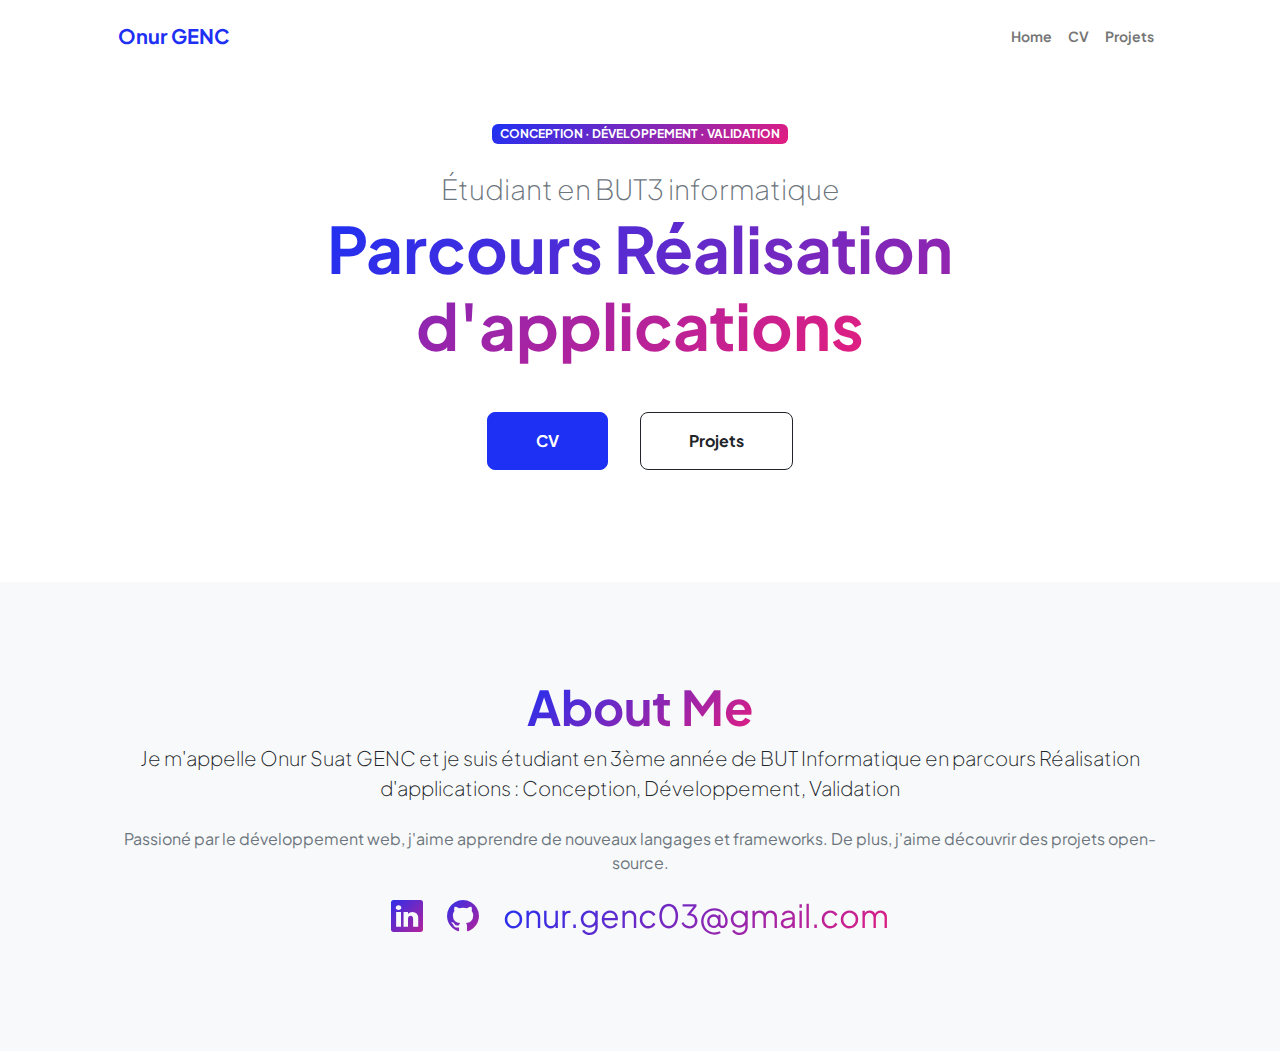
==== commit ebaf8dcc: "Amélioration du placement des textes en cours" ====
--- a/index.html
+++ b/index.html
@@ -61,7 +61,7 @@
                             <div class="text-center my-5">
                                 <h2 class="display-5 fw-bolder"><span class="text-gradient d-inline">About Me</span></h2>
                                 <p class="lead fw-light mb-4">Je m'appelle Onur Suat GENC et je suis étudiant en 3ème année de BUT Informatique en parcours Réalisation d'applications : Conception, Développement, Validation</p>
-                                <p class="text-muted">J’adore apprendre sur les nouvelles technologies et je m’intéresse davantage aux langages web, aux frameworks et aux llibrairies mais aussi aux projets open-source.</p>
+                                <p class="text-muted">Passioné par le développement web, j'aime apprendre de nouveaux langages et frameworks. De plus, j'aime découvrir des projets open-source.</p>
                                 <div class="d-flex justify-content-center fs-2 gap-4">
                                     <a class="text-gradient" href="https://www.linkedin.com/in/onur-suat-genc/"><i class="bi bi-linkedin"></i></a>
                                     <a class="text-gradient" href="https://github.com/TsukuyomiKun3"><i class="bi bi-github"></i></a>
@@ -73,15 +73,6 @@
                 </div>
             </section>
         </main>
-        <!-- Footer-->
-        <footer class="bg-white py-4 mt-auto">
-            <div class="container px-5">
-                <div class="row align-items-center justify-content-between flex-column flex-sm-row">
-                    <div class="col-auto"><div class="small m-0">Copyright &copy; Your Website 2023</div></div>
-                    <p class="text-gradient">onur.genc03@gmail.com</p>
-                </div>
-            </div>
-        </footer>
         <!-- Bootstrap core JS-->
         <script src="https://cdn.jsdelivr.net/npm/bootstrap@5.2.3/dist/js/bootstrap.bundle.min.js"></script>
         <!-- Core theme JS-->
